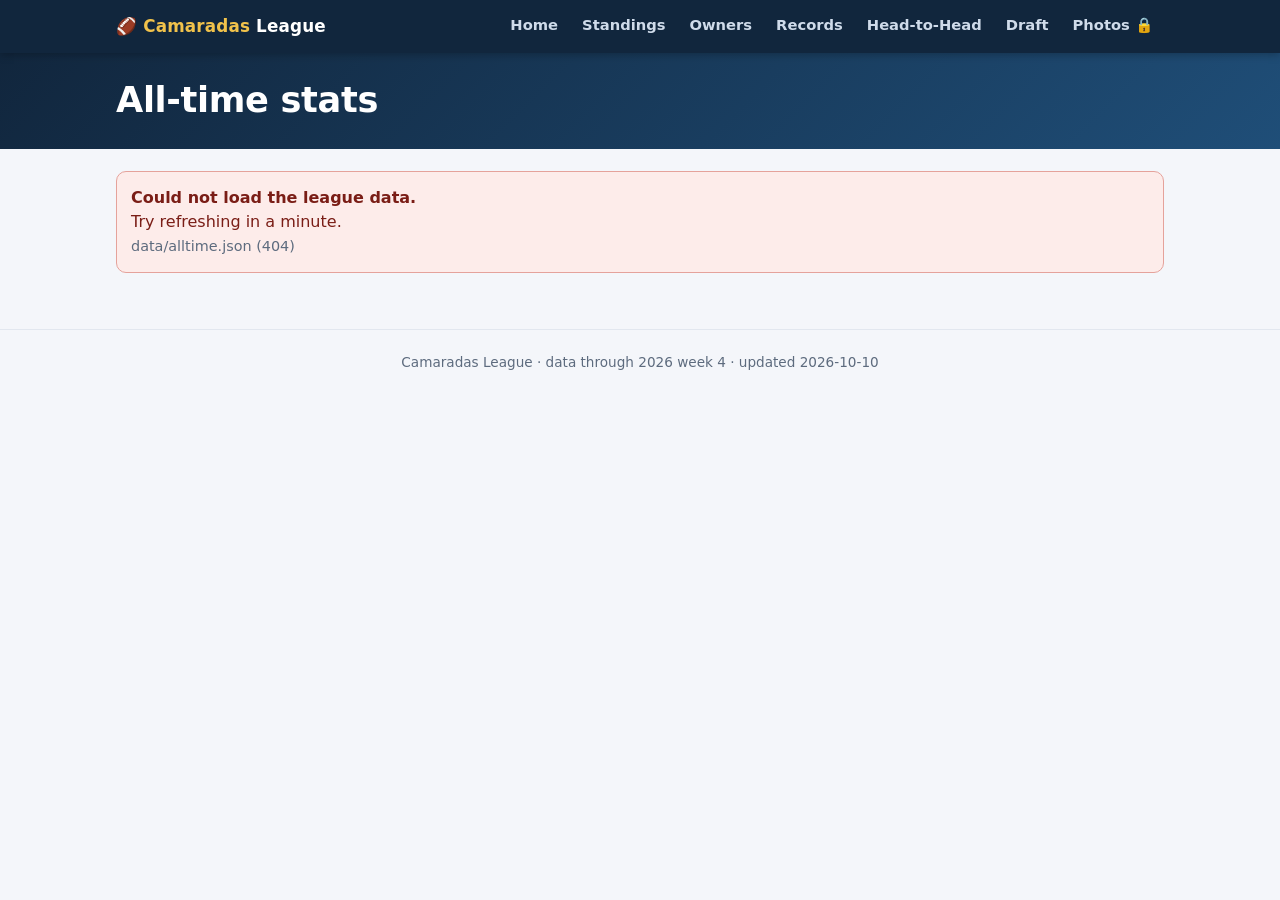
==== alltime.html @ 555d810d "1.1 10/9/26" ====
<!doctype html>
<html lang="en">
<head>
<meta charset="utf-8">
<meta name="viewport" content="width=device-width, initial-scale=1">
<title>All-time stats</title>
<link rel="stylesheet" href="assets/site.css">
</head>
<body>
<main>
  <div class="wrap">
    <div class="pills" id="pills" role="group" aria-label="Which games count"></div>
    <p class="note" id="scopeNote"></p>
    <div class="grid g2" id="tables"></div>
    <p class="note">The percentage and per-game tables only rank owners with at least 14 games (one full regular season); others are listed below the line. Rooney and Callito have one partial season so far, so totals favor owners who have played longer. Points are not adjusted for the switch from Yahoo to Sleeper scoring in 2025, or for season length (14 to 17 games).</p>
  </div>
</main>
<script src="assets/site.js"></script>
<script>
L.boot("alltime.html", "All-time stats", async (meta) => {
  const { $, $$, esc, getJSON, rec, pct, num, ownerLink } = L;
  const A = await getJSON("data/alltime.json");
  $("#pageSub").textContent = "Every owner ranked, " + meta.firstYear + "–" + meta.currentSeason;
  const NOTES = {
    reg: "Showing regular-season games only.",
    regpo: "Showing regular-season and playoff games. Consolation games are not counted, the same as the record book.",
    all: "Showing every game, including consolation-bracket games."
  };
  const q = new URLSearchParams(location.search).get("scope");
  let scope = A.scopes.find((s) => s.key === q) || A.scopes.find((s) => s.key === "regpo") || A.scopes[0];
  const flipped = {};

  const TABLES = [
    { id: "w", title: "Total wins", vl: "W", val: (o) => o.w, fmt: (v) => v, extraL: "Record", extra: (o) => rec(o.w, o.l, o.t) },
    { id: "l", title: "Total losses", vl: "L", val: (o) => o.l, fmt: (v) => v, extraL: "Record", extra: (o) => rec(o.w, o.l, o.t) },
    { id: "pct", rate: true, title: "Overall win percentage", vl: "Win %", val: (o) => o.pct || 0, fmt: (v) => pct(v), extraL: "Record", extra: (o) => rec(o.w, o.l, o.t) },
    { id: "pf", title: "Total points for", vl: "Points", val: (o) => o.pf, fmt: (v) => num(v, 1), extraL: "Games", extra: (o) => o.games },
    { id: "apf", rate: true, title: "Points for per game", vl: "Avg", val: (o) => o.avgPf, fmt: (v) => num(v, 1), extraL: "Games", extra: (o) => o.games },
    { id: "pa", title: "Total points against", vl: "Points", val: (o) => o.pa, fmt: (v) => num(v, 1), extraL: "Games", extra: (o) => o.games },
    { id: "apa", rate: true, title: "Points against per game", vl: "Avg", val: (o) => o.avgPa, fmt: (v) => num(v, 1), extraL: "Games", extra: (o) => o.games }
  ];

  const MIN_GAMES = 14;   // percentage and per-game tables only rank owners with at least one full season of games

  function tableHtml(t) {
    const desc = !flipped[t.id];
    const cmp = (a, b) => desc ? t.val(b) - t.val(a) : t.val(a) - t.val(b);
    const ranked = scope.owners.filter((o) => !t.rate || o.games >= MIN_GAMES).sort(cmp);
    const rest = scope.owners.filter((o) => t.rate && o.games < MIN_GAMES).sort(cmp);
    const row = (o, rank) => "<tr" + (rank === 1 ? " class='champ'" : rank === "\u2013" ? " style='opacity:.6'" : "") + "><td class='rank'>" + rank + "</td><td class='l'><b>" + ownerLink(o.slug, o.nick) +
      "</b>" + (o.seasons === 1 ? " <span class='muted' style='font-size:.78rem'>1 yr</span>" : "") + "</td><td><b>" + t.fmt(t.val(o)) + "</b></td><td class='muted'>" + t.extra(o) + "</td></tr>";
    let rank = 0, prev = null;
    let body = ranked.map((o, i) => {
      const v = Math.round(t.val(o) * 10000) / 10000;
      if (prev === null || v !== prev) rank = i + 1;
      prev = v;
      return row(o, rank);
    }).join("");
    if (rest.length) body += "<tr><td colspan='4' class='l muted' style='font-size:.78rem;background:var(--accent-soft)'>Fewer than " + MIN_GAMES + " games \u2014 not ranked</td></tr>" + rest.map((o) => row(o, "\u2013")).join("");
    return '<div class="card" id="t-' + t.id + '"><div class="pad" style="display:flex;justify-content:space-between;align-items:baseline;gap:8px;padding-bottom:8px">' +
      '<h2 class="sec-title" style="margin:0">' + t.title + '</h2><button class="pill flip" data-id="' + t.id + '" style="font-size:.78rem;padding:3px 10px" title="Reverse the order">' +
      (desc ? "Most first \u21C5" : "Fewest first \u21C5") + "</button></div>" +
      '<div class="table-wrap"><table><thead><tr><th>#</th><th class="l">Owner</th><th>' + t.vl + "</th><th>" + t.extraL + "</th></tr></thead><tbody>" + body + "</tbody></table></div></div>";
  }

  function draw() {
    $("#pills").innerHTML = A.scopes.map((s) => '<button class="pill' + (s.key === scope.key ? " on" : "") + '" data-k="' + s.key + '">' + esc(s.label) + "</button>").join("");
    $$("#pills .pill").forEach((b) => b.addEventListener("click", () => {
      scope = A.scopes.find((s) => s.key === b.dataset.k);
      history.replaceState(null, "", "?scope=" + scope.key);
      draw();
    }));
    $("#scopeNote").textContent = NOTES[scope.key] || "";
    $("#tables").innerHTML = TABLES.map(tableHtml).join("");
    $$(".flip").forEach((b) => b.addEventListener("click", () => { flipped[b.dataset.id] = !flipped[b.dataset.id]; draw(); }));
  }
  draw();
});
</script>
</body>
</html>
---- assets/site.css ----
/* Camaradas League site -- shared styles */
:root {
  --bg: #f4f6fa;
  --card: #ffffff;
  --ink: #16202e;
  --muted: #5d6b7e;
  --line: #e2e7ef;
  --accent: #1f4e78;
  --accent-2: #2e75b6;
  --accent-soft: #e8f0f9;
  --gold: #c8961c;
  --gold-soft: #fff3cf;
  --silver-soft: #eceff3;
  --win: #1d7a46;
  --loss: #b3372f;
  --hero-a: #11263d;
  --hero-b: #1f4e78;
  --shadow: 0 1px 2px rgba(16, 32, 56, .06), 0 4px 14px rgba(16, 32, 56, .06);
  --radius: 14px;
}
@media (prefers-color-scheme: dark) {
  :root {
    --bg: #0e141d;
    --card: #17202c;
    --ink: #e8edf5;
    --muted: #9aa8bb;
    --line: #263244;
    --accent: #8fb8e6;
    --accent-2: #6ea6dd;
    --accent-soft: #1d2b3d;
    --gold: #e3b341;
    --gold-soft: #3a2f10;
    --silver-soft: #222d3b;
    --win: #4cc287;
    --loss: #ef7b72;
    --hero-a: #0a1522;
    --hero-b: #17406a;
    --shadow: 0 1px 2px rgba(0, 0, 0, .4), 0 4px 14px rgba(0, 0, 0, .3);
  }
}
* { box-sizing: border-box; }
html { -webkit-text-size-adjust: 100%; }
body {
  margin: 0; background: var(--bg); color: var(--ink);
  font: 16px/1.5 system-ui, -apple-system, "Segoe UI", Roboto, "Helvetica Neue", Arial, "Noto Color Emoji", sans-serif;
}
a { color: var(--accent-2); text-decoration: none; }
a:hover { text-decoration: underline; }
h1, h2, h3 { line-height: 1.2; margin: 0; letter-spacing: -.01em; }
.wrap { max-width: 1080px; margin: 0 auto; padding: 0 16px; }

/* header */
.topbar { background: var(--hero-a); color: #fff; position: sticky; top: 0; z-index: 20; box-shadow: 0 2px 8px rgba(0,0,0,.25); }
.topbar .wrap { display: flex; align-items: center; gap: 18px; min-height: 52px; flex-wrap: wrap; }
.brand { font-weight: 800; letter-spacing: .01em; color: #fff; font-size: 1.05rem; padding: 10px 0; }
.brand:hover { text-decoration: none; }
.brand span { color: #f1c24b; }
.nav { display: flex; gap: 2px; flex-wrap: wrap; margin-left: auto; }
.nav a { color: #cfdbea; padding: 14px 11px; font-size: .92rem; font-weight: 600; border-bottom: 3px solid transparent; }
.nav a:hover { color: #fff; text-decoration: none; }
.nav a.on { color: #fff; border-bottom-color: #f1c24b; }
@media (max-width: 720px) {
  .nav { margin-left: 0; width: 100%; overflow-x: auto; flex-wrap: nowrap; }
  .nav a { padding: 10px 10px; white-space: nowrap; }
}

/* hero */
.hero { background: linear-gradient(135deg, var(--hero-a), var(--hero-b)); color: #fff; padding: 56px 0 48px; }
.hero h1 { font-size: clamp(2.1rem, 6vw, 3.4rem); font-weight: 900; }
.hero h1 em { font-style: normal; color: #f1c24b; }
.hero p { color: #cfdbea; max-width: 620px; margin: 12px 0 22px; font-size: 1.08rem; }
.hero .cta { display: flex; gap: 10px; flex-wrap: wrap; }
.btn { display: inline-block; padding: 10px 18px; border-radius: 999px; font-weight: 700; font-size: .95rem; border: 2px solid #f1c24b; color: #11263d; background: #f1c24b; }
.btn:hover { text-decoration: none; filter: brightness(1.06); }
.btn.ghost { background: transparent; color: #fff; border-color: rgba(255,255,255,.45); }
.owner-chips { display: flex; flex-wrap: wrap; align-items: center; gap: 8px; margin-top: 20px; max-width: 820px; }
.owner-chips .lbl { width: 100%; color: #9fb4cc; font-size: .75rem; font-weight: 700; text-transform: uppercase; letter-spacing: .08em; }
.chip { display: inline-block; padding: 5px 13px; border-radius: 999px; background: rgba(255,255,255,.1); border: 1px solid rgba(255,255,255,.28); color: #fff; font-size: .9rem; font-weight: 600; }
.chip:hover { background: #f1c24b; border-color: #f1c24b; color: #11263d; text-decoration: none; }
.chip .t { color: #f1c24b; font-size: .8rem; margin-left: 2px; }
.chip:hover .t { color: #11263d; }
.page-head { background: linear-gradient(135deg, var(--hero-a), var(--hero-b)); color: #fff; padding: 26px 0 22px; }
.page-head h1 { font-size: clamp(1.6rem, 4.5vw, 2.2rem); font-weight: 800; }
.page-head p { color: #cfdbea; margin: 6px 0 0; }

/* layout */
main { padding: 22px 0 56px; }
section { margin: 0 0 30px; }
.sec-title { font-size: 1.15rem; font-weight: 800; margin: 0 0 12px; display: flex; align-items: baseline; gap: 10px; flex-wrap: wrap; }
.sec-title small { font-weight: 500; color: var(--muted); font-size: .85rem; }
.card { background: var(--card); border: 1px solid var(--line); border-radius: var(--radius); box-shadow: var(--shadow); }
.pad { padding: 16px; }
.grid { display: grid; gap: 12px; }
.g2 { grid-template-columns: repeat(2, 1fr); }
.g3 { grid-template-columns: repeat(3, 1fr); }
.g4 { grid-template-columns: repeat(4, 1fr); }
.g6 { grid-template-columns: repeat(6, 1fr); }
@media (max-width: 860px) { .g6 { grid-template-columns: repeat(3, 1fr); } .g4 { grid-template-columns: repeat(2, 1fr); } .g3 { grid-template-columns: repeat(2, 1fr); } }
@media (max-width: 560px) { .g2, .g3 { grid-template-columns: 1fr; } .g6 { grid-template-columns: repeat(2, 1fr); } }
.note { color: var(--muted); font-size: .9rem; }
.warn { background: var(--gold-soft); border: 1px solid var(--gold); color: var(--ink); padding: 10px 14px; border-radius: 10px; font-size: .92rem; margin-bottom: 12px; }
.error { background: #fdecea; border: 1px solid #e5a29b; color: #7a1d16; padding: 14px; border-radius: 10px; }
@media (prefers-color-scheme: dark) { .error { background: #3a1613; color: #f5c6c2; border-color: #7a2a24; } }

/* tiles */
.tile { padding: 14px; text-align: center; }
.tile b { display: block; font-size: 1.55rem; font-weight: 800; line-height: 1.1; }
.tile span { color: var(--muted); font-size: .8rem; text-transform: uppercase; letter-spacing: .05em; font-weight: 600; }
.tile.gold b { color: var(--gold); }

/* tables */
.table-wrap { overflow-x: auto; border-radius: var(--radius); }
table { width: 100%; border-collapse: collapse; font-size: .93rem; background: var(--card); }
.card table { background: transparent; }
th, td { padding: 9px 10px; text-align: right; border-bottom: 1px solid var(--line); white-space: nowrap; }
th:first-child, td:first-child { text-align: left; }
th { font-size: .74rem; text-transform: uppercase; letter-spacing: .05em; color: var(--muted); background: var(--accent-soft); font-weight: 700; position: sticky; top: 0; }
th.sortable { cursor: pointer; user-select: none; }
th.sortable:hover { color: var(--ink); }
th.sorted::after { content: " \25BE"; }
th.sorted.asc::after { content: " \25B4"; }
tbody tr:hover { background: var(--accent-soft); }
tr.champ td { background: var(--gold-soft); font-weight: 600; }
td.l, th.l { text-align: left; }
td.c, th.c { text-align: center; }
td.wrapok { white-space: normal; }
tfoot td { font-weight: 800; background: var(--accent-soft); }
.rank { color: var(--muted); font-weight: 700; width: 36px; }
.pos { color: var(--win); font-weight: 700; }
.neg { color: var(--loss); font-weight: 700; }
.muted { color: var(--muted); }

/* badges */
.badge { display: inline-block; padding: 2px 9px; border-radius: 999px; font-size: .76rem; font-weight: 700; background: var(--silver-soft); color: var(--muted); }
.badge.gold { background: var(--gold-soft); color: var(--gold); border: 1px solid var(--gold); }
.badge.blue { background: var(--accent-soft); color: var(--accent); }
.badge.out { opacity: .75; }

/* pills / selects */
.pills { display: flex; gap: 6px; flex-wrap: wrap; margin-bottom: 14px; }
.pill { border: 1px solid var(--line); background: var(--card); color: var(--ink); padding: 6px 13px; border-radius: 999px; font-weight: 700; font-size: .88rem; cursor: pointer; }
.pill:hover { border-color: var(--accent-2); }
.pill.on { background: var(--accent); color: #fff; border-color: var(--accent); }
@media (prefers-color-scheme: dark) { .pill.on { color: #0e141d; } }
select, input[type=password], input[type=text] {
  font: inherit; padding: 9px 12px; border-radius: 10px; border: 1px solid var(--line); background: var(--card); color: var(--ink);
}
.row { display: flex; gap: 10px; flex-wrap: wrap; align-items: center; }

/* champions strip */
.champs { display: grid; grid-template-columns: repeat(auto-fill, minmax(190px, 1fr)); gap: 10px; }
.champ-card { padding: 12px 14px; border-left: 4px solid var(--gold); }
.champ-card .y { font-weight: 900; color: var(--gold); font-size: 1.1rem; }
.champ-card .n { font-weight: 800; }
.champ-card .t { color: var(--muted); font-size: .85rem; overflow: hidden; text-overflow: ellipsis; white-space: nowrap; }

/* link grid */
.linkcard { display: block; padding: 18px 16px; color: var(--ink); }
.linkcard:hover { text-decoration: none; border-color: var(--accent-2); transform: translateY(-1px); }
.linkcard b { display: block; font-size: 1.05rem; margin-bottom: 2px; }
.linkcard span { color: var(--muted); font-size: .88rem; }

/* owner page */
.owner-nav { display: flex; gap: 6px; overflow-x: auto; padding-bottom: 6px; margin-bottom: 14px; }
.owner-nav a { flex: none; padding: 5px 12px; border-radius: 999px; border: 1px solid var(--line); background: var(--card); color: var(--ink); font-size: .85rem; font-weight: 600; }
.owner-nav a.on { background: var(--accent); color: #fff; border-color: var(--accent); }
@media (prefers-color-scheme: dark) { .owner-nav a.on { color: #0e141d; } }
.rec-card { padding: 14px 16px; }
.rec-card .k { color: var(--muted); font-size: .78rem; text-transform: uppercase; letter-spacing: .05em; font-weight: 700; }
.rec-card .v { font-size: 1.7rem; font-weight: 800; line-height: 1.15; margin: 2px 0; }
.rec-card .d { color: var(--muted); font-size: .88rem; }
.top-block { padding: 14px 16px; }
.top-block h3 { font-size: .8rem; text-transform: uppercase; letter-spacing: .05em; color: var(--muted); margin-bottom: 8px; }
.top-block .first { font-size: 1.15rem; font-weight: 800; }
.top-block .first small { font-weight: 500; color: var(--muted); font-size: .85rem; }
.top-block ol { margin: 8px 0 0; padding-left: 20px; color: var(--muted); font-size: .9rem; }
.top-block li { padding: 1px 0; }
.top-block li b { color: var(--ink); font-weight: 600; }
.bar { display: inline-block; height: 7px; border-radius: 4px; background: var(--accent-2); vertical-align: middle; margin-right: 6px; opacity: .85; }

/* h2h matrix */
.matrix td, .matrix th { text-align: center; padding: 7px 6px; font-size: .82rem; min-width: 52px; }
.matrix th:first-child, .matrix td:first-child { position: sticky; left: 0; background: var(--card); z-index: 2; text-align: left; font-weight: 700; min-width: 84px; }
.matrix th:first-child { background: var(--accent-soft); }
.matrix td.self { background: var(--silver-soft); color: var(--muted); }

/* photos */
.thumbs { display: grid; grid-template-columns: repeat(auto-fill, minmax(190px, 1fr)); gap: 10px; }
.thumb { position: relative; background: var(--silver-soft); border-radius: 12px; overflow: hidden; aspect-ratio: 4 / 3; cursor: zoom-in; border: 1px solid var(--line); }
.thumb img { width: 100%; height: 100%; object-fit: cover; display: block; }
.thumb .cap { position: absolute; left: 0; right: 0; bottom: 0; padding: 18px 10px 7px; color: #fff; font-size: .8rem; font-weight: 600; background: linear-gradient(transparent, rgba(0,0,0,.72)); }
.strip { display: flex; gap: 12px; overflow-x: auto; scroll-snap-type: x mandatory; padding-bottom: 8px; }
.strip .thumb { flex: none; width: min(78vw, 320px); scroll-snap-align: start; }
.strip.solo .thumb { width: min(100%, 760px); aspect-ratio: 3 / 2; cursor: default; }
.strip.few { display: grid; grid-template-columns: repeat(auto-fit, minmax(260px, 1fr)); overflow: visible; }
.strip.few .thumb { width: auto; cursor: default; }
.lock { max-width: 420px; margin: 40px auto; text-align: center; padding: 28px 22px; }
.lock h2 { margin-bottom: 6px; }
.lock input { width: 100%; margin: 14px 0 10px; }
.lock .btn { width: 100%; cursor: pointer; font-size: 1rem; }
.lightbox { position: fixed; inset: 0; background: rgba(5, 9, 15, .94); z-index: 100; display: none; align-items: center; justify-content: center; flex-direction: column; padding: 16px; }
.lightbox.open { display: flex; }
.lightbox img { max-width: 100%; max-height: 82vh; border-radius: 6px; }
.lightbox .lb-cap { color: #e8edf5; margin-top: 10px; text-align: center; }
.lightbox .x { position: absolute; top: 12px; right: 16px; color: #fff; font-size: 2rem; background: none; border: 0; cursor: pointer; }
.lightbox .nav-btn { position: absolute; top: 50%; color: #fff; font-size: 2.4rem; background: none; border: 0; cursor: pointer; padding: 12px; }
.lightbox .prev { left: 4px; } .lightbox .next { right: 4px; }

footer { color: var(--muted); font-size: .85rem; padding: 22px 0 34px; border-top: 1px solid var(--line); text-align: center; }
.loading { color: var(--muted); padding: 30px; text-align: center; }
@media print { .topbar, footer, .pills, .owner-nav { display: none; } body { background: #fff; } }
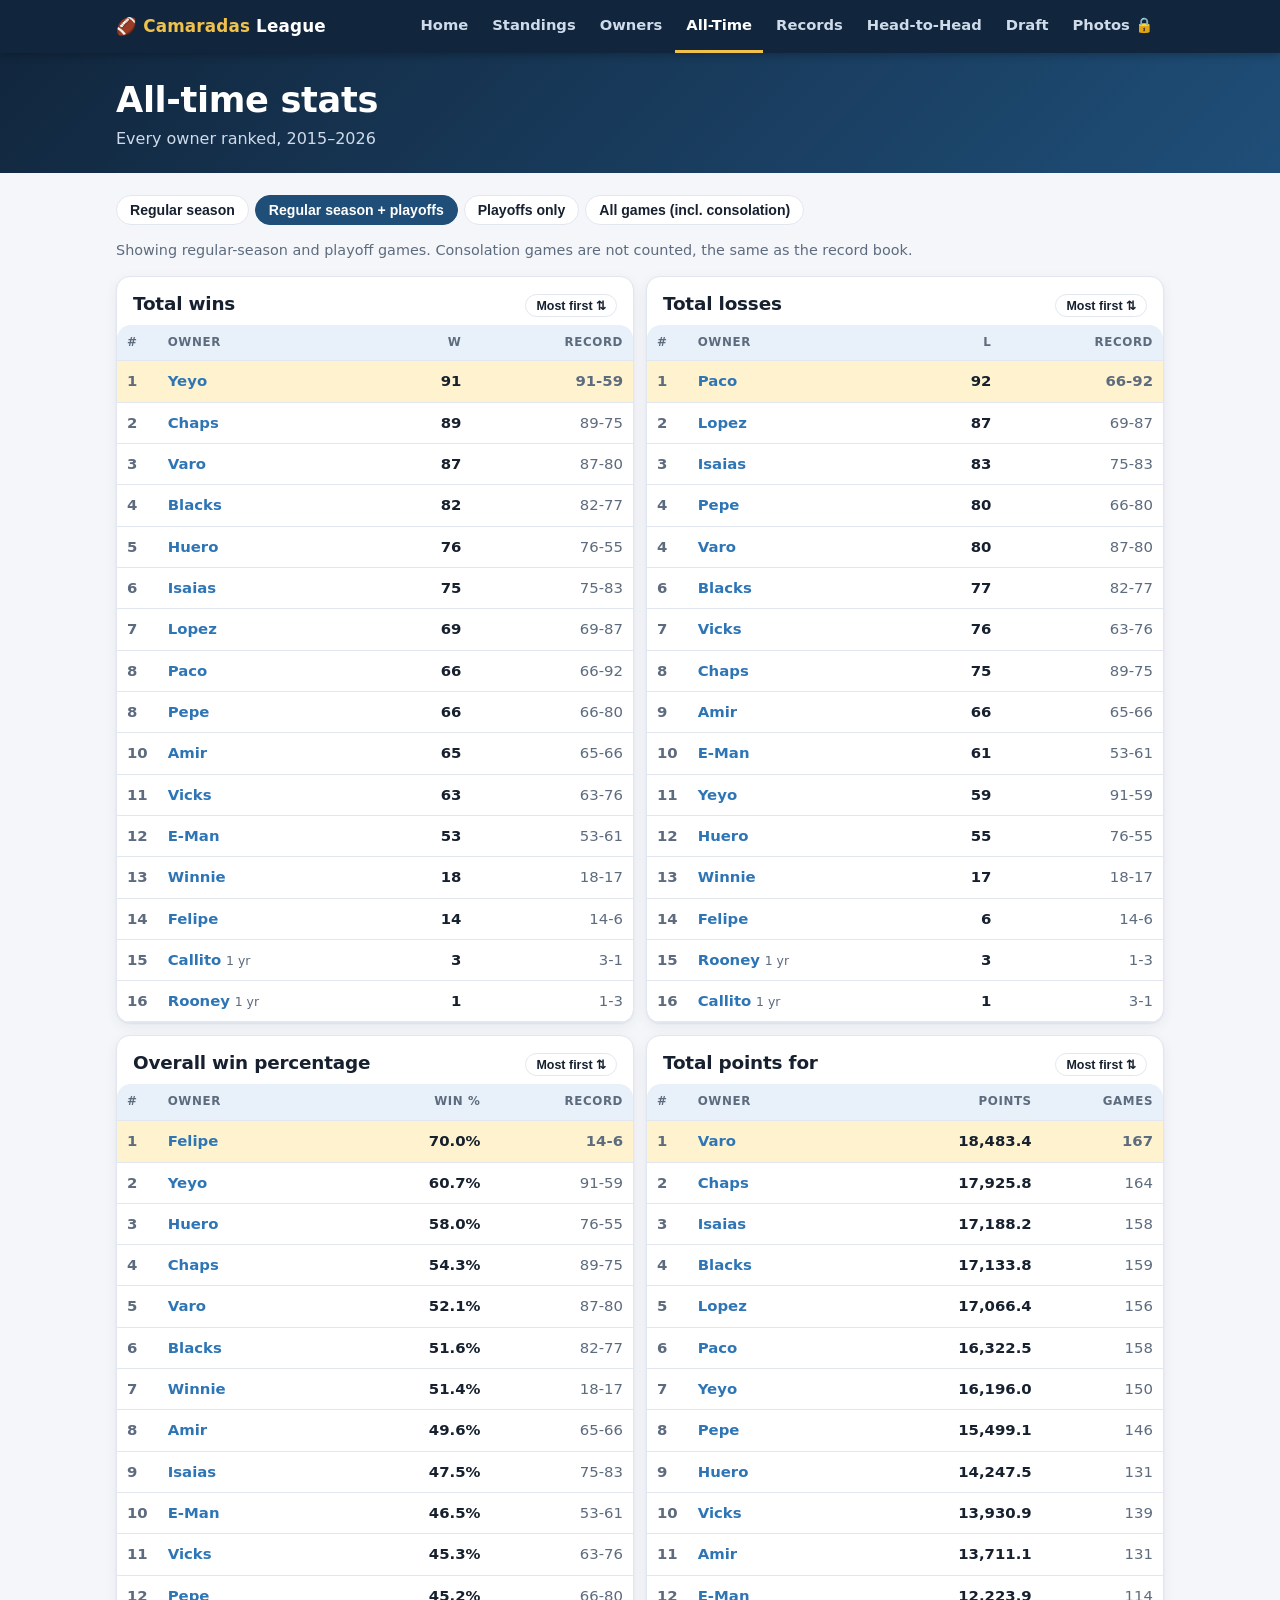
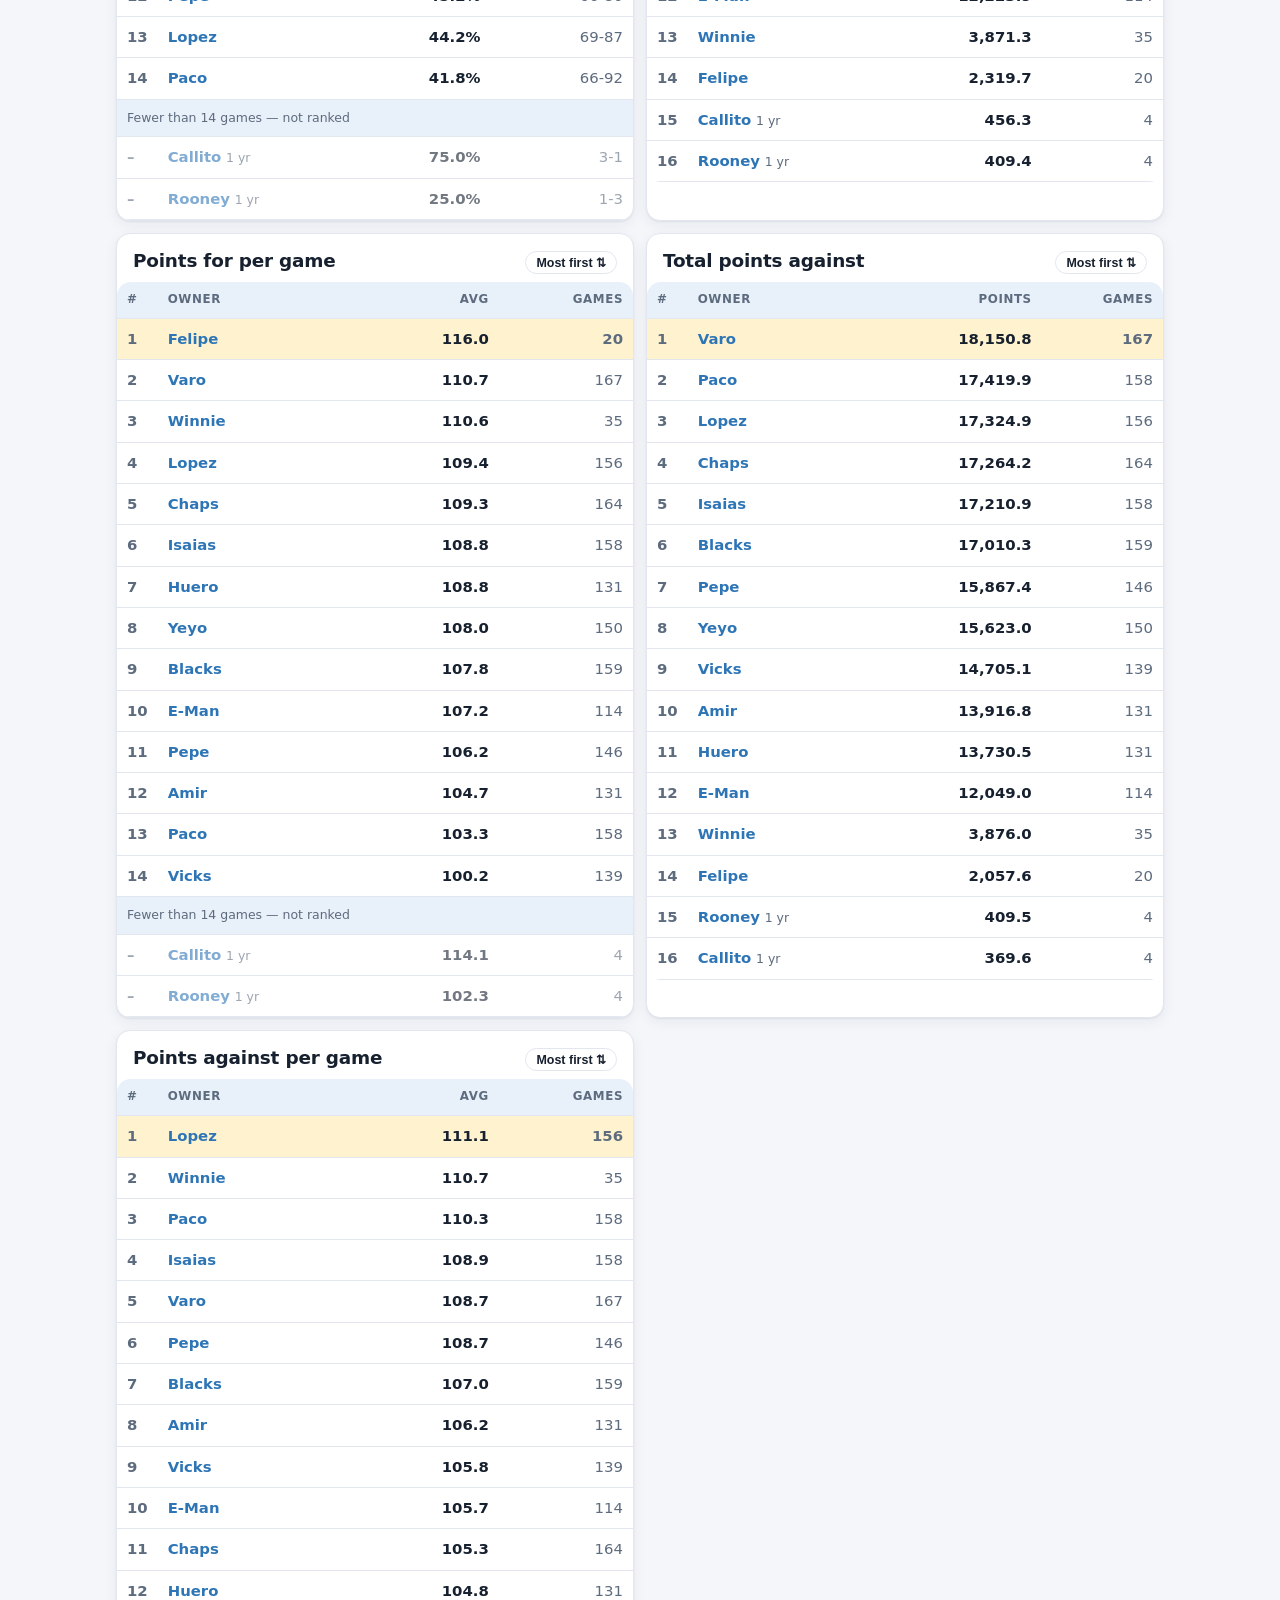
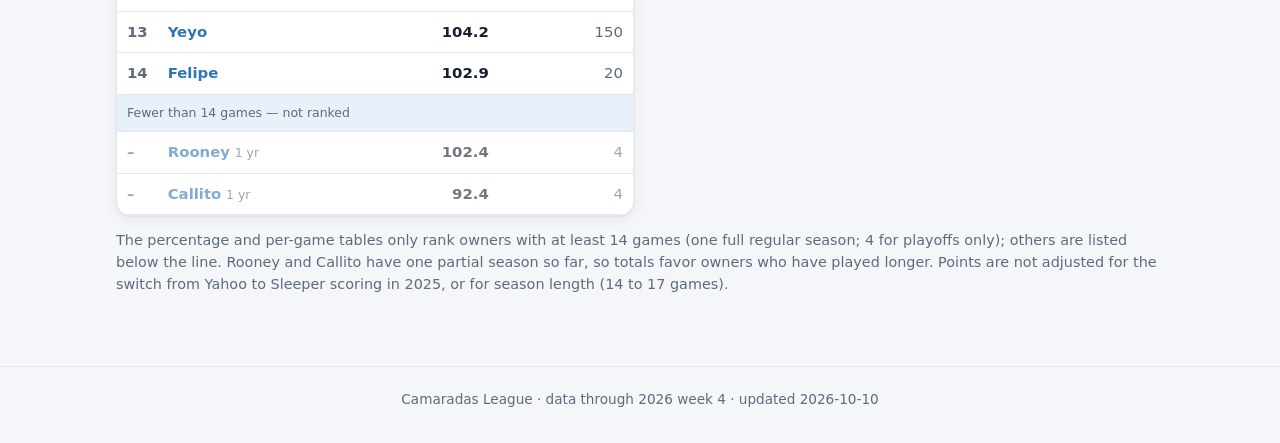
==== commit 46a58d61: "2026w5v1.5" ====
--- a/alltime.html
+++ b/alltime.html
@@ -12,7 +12,7 @@
     <div class="pills" id="pills" role="group" aria-label="Which games count"></div>
     <p class="note" id="scopeNote"></p>
     <div class="grid g2" id="tables"></div>
-    <p class="note">The percentage and per-game tables only rank owners with at least 14 games (one full regular season); others are listed below the line. Rooney and Callito have one partial season so far, so totals favor owners who have played longer. Points are not adjusted for the switch from Yahoo to Sleeper scoring in 2025, or for season length (14 to 17 games).</p>
+    <p class="note">The percentage and per-game tables only rank owners with at least 14 games (one full regular season; 4 for playoffs only); others are listed below the line. Rooney and Callito have one partial season so far, so totals favor owners who have played longer. Points are not adjusted for the switch from Yahoo to Sleeper scoring in 2025, or for season length (14 to 17 games).</p>
   </div>
 </main>
 <script src="assets/site.js"></script>
@@ -24,6 +24,7 @@
   const NOTES = {
     reg: "Showing regular-season games only.",
     regpo: "Showing regular-season and playoff games. Consolation games are not counted, the same as the record book.",
+    po: "Showing playoff games only (quarterfinals, semifinals, 3rd-place game and championship). Rate tables rank owners with at least 4 playoff games.",
     all: "Showing every game, including consolation-bracket games."
   };
   const q = new URLSearchParams(location.search).get("scope");
@@ -40,13 +41,12 @@
     { id: "apa", rate: true, title: "Points against per game", vl: "Avg", val: (o) => o.avgPa, fmt: (v) => num(v, 1), extraL: "Games", extra: (o) => o.games }
   ];
 
-  const MIN_GAMES = 14;   // percentage and per-game tables only rank owners with at least one full season of games
 
   function tableHtml(t) {
     const desc = !flipped[t.id];
     const cmp = (a, b) => desc ? t.val(b) - t.val(a) : t.val(a) - t.val(b);
-    const ranked = scope.owners.filter((o) => !t.rate || o.games >= MIN_GAMES).sort(cmp);
-    const rest = scope.owners.filter((o) => t.rate && o.games < MIN_GAMES).sort(cmp);
+    const ranked = scope.owners.filter((o) => !t.rate || o.games >= scope.minGames).sort(cmp);
+    const rest = scope.owners.filter((o) => t.rate && o.games < scope.minGames).sort(cmp);
     const row = (o, rank) => "<tr" + (rank === 1 ? " class='champ'" : rank === "\u2013" ? " style='opacity:.6'" : "") + "><td class='rank'>" + rank + "</td><td class='l'><b>" + ownerLink(o.slug, o.nick) +
       "</b>" + (o.seasons === 1 ? " <span class='muted' style='font-size:.78rem'>1 yr</span>" : "") + "</td><td><b>" + t.fmt(t.val(o)) + "</b></td><td class='muted'>" + t.extra(o) + "</td></tr>";
     let rank = 0, prev = null;
@@ -56,7 +56,7 @@
       prev = v;
       return row(o, rank);
     }).join("");
-    if (rest.length) body += "<tr><td colspan='4' class='l muted' style='font-size:.78rem;background:var(--accent-soft)'>Fewer than " + MIN_GAMES + " games \u2014 not ranked</td></tr>" + rest.map((o) => row(o, "\u2013")).join("");
+    if (rest.length) body += "<tr><td colspan='4' class='l muted' style='font-size:.78rem;background:var(--accent-soft)'>Fewer than " + scope.minGames + " games \u2014 not ranked</td></tr>" + rest.map((o) => row(o, "\u2013")).join("");
     return '<div class="card" id="t-' + t.id + '"><div class="pad" style="display:flex;justify-content:space-between;align-items:baseline;gap:8px;padding-bottom:8px">' +
       '<h2 class="sec-title" style="margin:0">' + t.title + '</h2><button class="pill flip" data-id="' + t.id + '" style="font-size:.78rem;padding:3px 10px" title="Reverse the order">' +
       (desc ? "Most first \u21C5" : "Fewest first \u21C5") + "</button></div>" +
--- a/assets/site.css
+++ b/assets/site.css
@@ -209,3 +209,9 @@
 footer { color: var(--muted); font-size: .85rem; padding: 22px 0 34px; border-top: 1px solid var(--line); text-align: center; }
 .loading { color: var(--muted); padding: 30px; text-align: center; }
 @media print { .topbar, footer, .pills, .owner-nav { display: none; } body { background: #fff; } }
+
+/* record watch feed */
+.sub-title { margin: 0 0 10px; font-size: 1rem; }
+.feed { list-style: none; margin: 0; padding: 0; }
+.feed li { padding: 9px 0; border-top: 1px solid var(--line); line-height: 1.45; }
+.feed li:first-child { border-top: 0; padding-top: 0; }
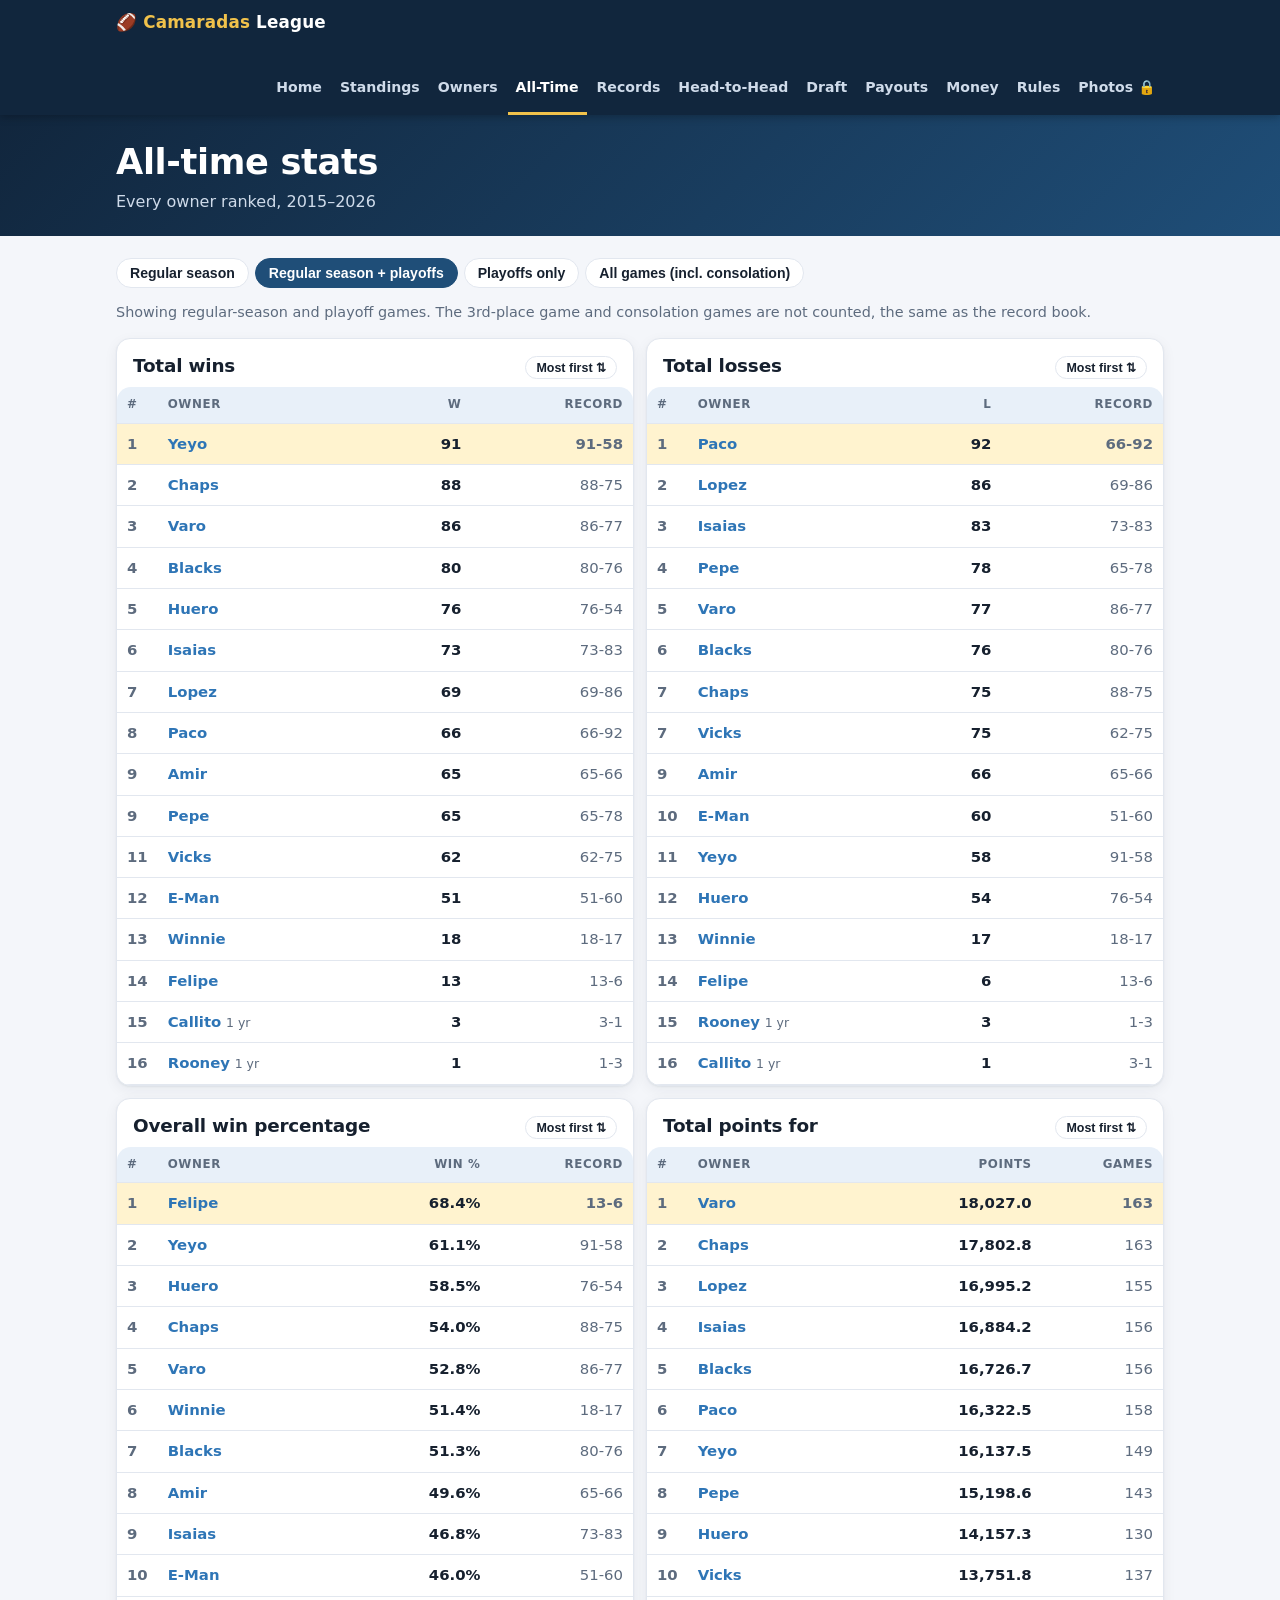
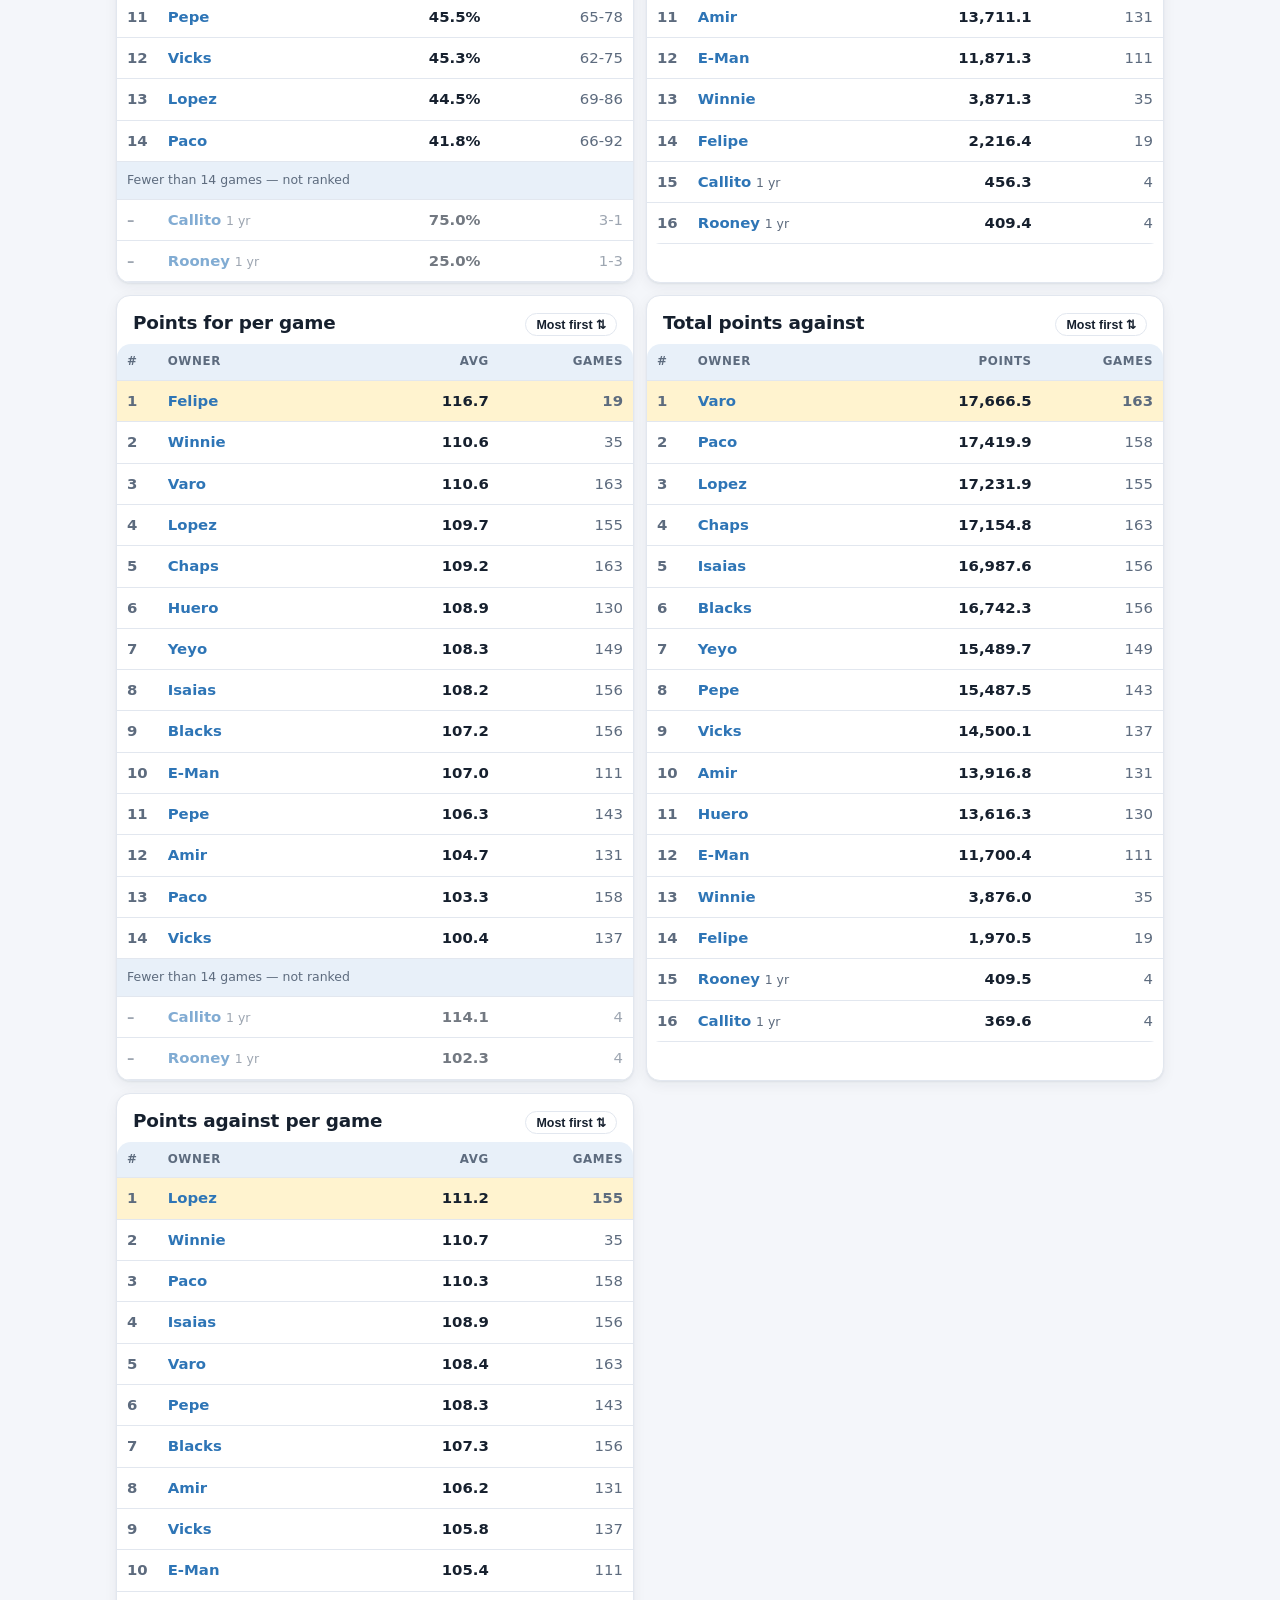
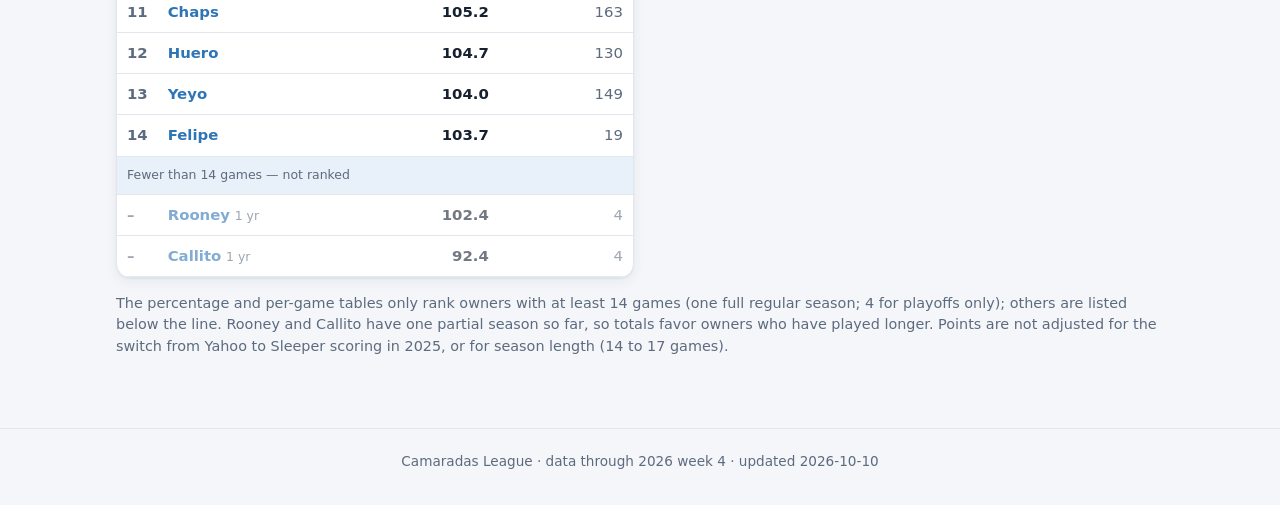
==== commit 0480c17c: "2026w5V1.6" ====
--- a/alltime.html
+++ b/alltime.html
@@ -23,8 +23,8 @@
   $("#pageSub").textContent = "Every owner ranked, " + meta.firstYear + "–" + meta.currentSeason;
   const NOTES = {
     reg: "Showing regular-season games only.",
-    regpo: "Showing regular-season and playoff games. Consolation games are not counted, the same as the record book.",
-    po: "Showing playoff games only (quarterfinals, semifinals, 3rd-place game and championship). Rate tables rank owners with at least 4 playoff games.",
+    regpo: "Showing regular-season and playoff games. The 3rd-place game and consolation games are not counted, the same as the record book.",
+    po: "Showing playoff games only (quarterfinals, semifinals and championship; the 3rd-place game is not counted). Rate tables rank owners with at least 4 playoff games.",
     all: "Showing every game, including consolation-bracket games."
   };
   const q = new URLSearchParams(location.search).get("scope");
--- a/assets/site.css
+++ b/assets/site.css
@@ -56,7 +56,7 @@
 .brand:hover { text-decoration: none; }
 .brand span { color: #f1c24b; }
 .nav { display: flex; gap: 2px; flex-wrap: wrap; margin-left: auto; }
-.nav a { color: #cfdbea; padding: 14px 11px; font-size: .92rem; font-weight: 600; border-bottom: 3px solid transparent; }
+.nav a { color: #cfdbea; padding: 14px 8px; font-size: .88rem; font-weight: 600; border-bottom: 3px solid transparent; }
 .nav a:hover { color: #fff; text-decoration: none; }
 .nav a.on { color: #fff; border-bottom-color: #f1c24b; }
 @media (max-width: 720px) {
@@ -215,3 +215,10 @@
 .feed { list-style: none; margin: 0; padding: 0; }
 .feed li { padding: 9px 0; border-top: 1px solid var(--line); line-height: 1.45; }
 .feed li:first-child { border-top: 0; padding-top: 0; }
+
+/* callout, rules text */
+.callout { background: var(--gold-soft); border: 1px solid var(--gold); border-radius: var(--radius); padding: 12px 16px; margin: 0 0 16px; font-size: .92rem; }
+.rules p { margin: 0 0 10px; line-height: 1.55; }
+.rules p:last-child { margin-bottom: 0; }
+.rules-list { margin: 0 0 10px; padding-left: 20px; line-height: 1.55; }
+.rules-list li { margin: 4px 0; }
